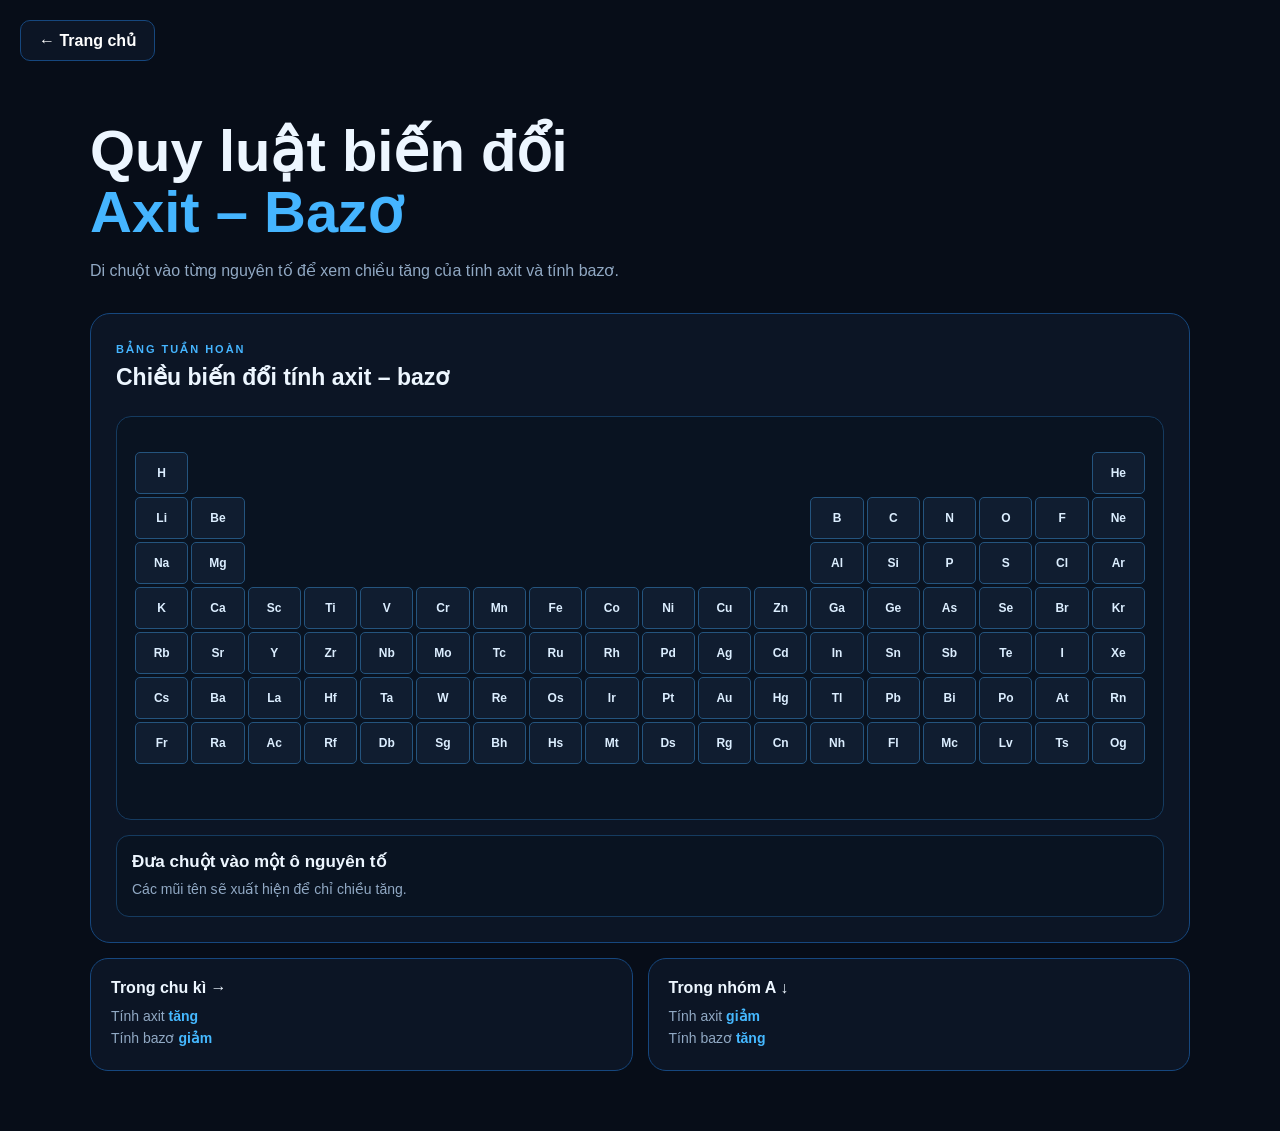
==== preodicproject/AcidBase/acidbase.html @ c647cc1d "Add files via upload" ====
<!DOCTYPE html>
<html lang="vi">
<head>
    <meta charset="UTF-8">
    <meta name="viewport" content="width=device-width, initial-scale=1.0">
    
    <title>Quy luật Axit - Bazơ</title>
    <link rel="stylesheet" href="acidbase.css">
</head>

<body>
    <a href="../preodic.website/preodic.html" class="back-button">
        ← Trang chủ
    </a>
<div class="page">

    <div class="hero">

        <h1>
            Quy luật biến đổi<br>
            <span>Axit – Bazơ</span>
        </h1>

        <p>
            Di chuột vào từng nguyên tố để xem chiều tăng của
            tính axit và tính bazơ.
        </p>
    </div>


    <div class="card">

        <div class="title">
            <small>BẢNG TUẦN HOÀN</small>
            <h2>Chiều biến đổi tính axit – bazơ</h2>
        </div>


        <div class="table-box">

            <div id="periodicTable" class="periodic-table"></div>


            <!-- MŨI TÊN AXIT NGANG -->
            <div id="acidRight" class="arrow acid-right">
                <span>AXIT</span>
                <b>→</b>
            </div>


            <!-- MŨI TÊN BAZƠ NGANG -->
            <div id="baseLeft" class="arrow base-left">
                <b>←</b>
                <span>BAZƠ</span>
            </div>


            <!-- MŨI TÊN AXIT DỌC -->
            <div id="acidUp" class="arrow vertical acid-up">
                <span>AXIT</span>
                <b>↑</b>
            </div>


            <!-- MŨI TÊN BAZƠ DỌC -->
            <div id="baseDown" class="arrow vertical base-down">
                <b>↓</b>
                <span>BAZƠ</span>
            </div>

        </div>


        <div id="info" class="info">
            <b>Đưa chuột vào một ô nguyên tố</b>
            <p>
                Các mũi tên sẽ xuất hiện để chỉ chiều tăng.
            </p>
        </div>

    </div>


    <div class="rules">

        <div class="rule">
            <b>Trong chu kì →</b>
            <p>
                Tính axit <strong>tăng</strong><br>
                Tính bazơ <strong>giảm</strong>
            </p>
        </div>

        <div class="rule">
            <b>Trong nhóm A ↓</b>
            <p>
                Tính axit <strong>giảm</strong><br>
                Tính bazơ <strong>tăng</strong>
            </p>
        </div>

    </div>

</div>

<script src="acidbase.js"></script>

</body>
</html>
---- preodicproject/AcidBase/acidbase.css ----
* {
    box-sizing: border-box;
    margin: 0;
    padding: 0;
}

body {
    background: #070d18;
    color: #edf6ff;
    font-family: Arial, Helvetica, sans-serif;
}

.page {
    width: min(1100px, 94%);
    margin: auto;
    padding: 40px 0 60px;
}

/* HERO */

.hero {
    margin-bottom: 30px;
}

.back-button {
    display: inline-block;
    padding: 10px 18px;
    background: #0c1525;
    border: 1px solid #16477e;
    border-radius: 10px;
    color: #ffffff;
    text-decoration: none;
    font-weight: 600;
    transition: 0.2s;
}

.back-button:hover {
    background: #16477e;
    transform: translateY(-2px);
}
.back-button {
    display: inline-block;
    margin: 20px;
    padding: 10px 18px;

    background: #0c1525;
    border: 1px solid #16477e;
    border-radius: 10px;

    color: white;
    text-decoration: none;
    font-weight: 600;

    transition: 0.2s;
}

.back-button:hover {
    background: #16477e;
    transform: translateY(-2px);
}


.hero h1 {
    font-size: clamp(36px, 5vw, 58px);
    line-height: 1.05;
    margin-bottom: 15px;
}

.hero h1 span {
    color: #45b5ff;
}

.hero p {
    color: #91a9c4;
    line-height: 1.6;
}


/* CARD */

.card {
    background: #0c1525;
    border: 1px solid #16477e;
    border-radius: 20px;
    padding: 25px;
}

.title small {
    color: #45b5ff;
    font-size: 11px;
    font-weight: bold;
    letter-spacing: 2px;
}

.title h2 {
    margin-top: 7px;
    font-size: 23px;
}


/* =========================
   BẢNG MINI
========================= */

.table-box {
    position: relative;

    width: 100%;

    margin-top: 25px;

    background: #091321;

    border: 1px solid #153b60;

    border-radius: 15px;

    /*
       Không cho bảng tràn màn hình
    */
    overflow: hidden;

    padding: 35px 18px 55px;
}


/* BẢNG */

.periodic-table {

    width: 100%;

    /*
       18 cột nhưng tự co lại
    */
    display: grid;

    grid-template-columns:
        repeat(18, minmax(0, 1fr));

    grid-template-rows:
        repeat(7, 42px);

    gap: 3px;
}


/* Ô */

.element {

    min-width: 0;

    background: #101d30;

    border: 1px solid #24547e;

    border-radius: 5px;

    display: flex;

    justify-content: center;
    align-items: center;

    color: #dceeff;

    /*
       Chữ nhỏ để bảng vẫn gọn
    */
    font-size: clamp(7px, 1vw, 12px);

    font-weight: bold;

    cursor: pointer;

    transition:
        .15s;
}


/* Hover */

.element:hover {

    background: #17608e;

    border-color: #58bdff;

    transform: scale(1.12);

    box-shadow:
        0 0 15px rgba(69,181,255,.5);

    z-index: 20;
}


/* =========================
   MŨI TÊN
========================= */

.arrow {

    position: absolute;

    display: none;

    align-items: center;

    gap: 3px;

    font-weight: bold;

    pointer-events: none;

    z-index: 50;
}

.arrow.show {
    display: flex;
}


/* AXIT → */

.acid-right {

    color: #45baff;

    font-size: 10px;

    text-shadow:
        0 0 8px rgba(69,186,255,.8);
}

.acid-right b {
    font-size: 28px;
}


/* BAZƠ ← */

.base-left {

    color: #a98cff;

    font-size: 10px;

    text-shadow:
        0 0 8px rgba(169,140,255,.8);
}

.base-left b {
    font-size: 28px;
}


/* DỌC */

.vertical {

    flex-direction: column;

    gap: 0;
}

.vertical b {
    font-size: 27px;
    line-height: 25px;
}

.vertical span {
    font-size: 9px;
}


/* =========================
   THÔNG TIN
========================= */

.info {

    margin-top: 15px;

    padding: 15px;

    background: #091321;

    border: 1px solid #153b60;

    border-radius: 13px;
}

.info b {
    font-size: 17px;
}

.info p {

    color: #91a9c4;

    margin-top: 6px;

    line-height: 1.6;

    font-size: 14px;
}


/* =========================
   RULES
========================= */

.rules {

    display: grid;

    grid-template-columns: 1fr 1fr;

    gap: 15px;

    margin-top: 15px;
}

.rule {

    background: #0c1525;

    border: 1px solid #16477e;

    border-radius: 18px;

    padding: 20px;
}

.rule b {
    font-size: 16px;
}

.rule p {

    margin-top: 8px;

    color: #91a9c4;

    line-height: 1.6;

    font-size: 14px;
}

.rule strong {
    color: #45b8ff;
}


/* =========================
   ĐIỆN THOẠI
========================= */

@media (max-width: 600px) {

    .page {
        width: 96%;
        padding-top: 25px;
    }

    .card {
        padding: 15px;
    }

    .table-box {
        padding: 25px 8px 50px;
    }

    .periodic-table {
        grid-template-rows:
            repeat(7, 27px);

        gap: 2px;
    }

    .element {
        font-size: 6px;
        border-radius: 3px;
    }

    .rules {
        grid-template-columns: 1fr;
    }

    .acid-right,
    .base-left {
        font-size: 8px;
    }

    .acid-right b,
    .base-left b {
        font-size: 22px;
    }

    .vertical b {
        font-size: 22px;
    }

    .vertical span {
        font-size: 7px;
    }
}
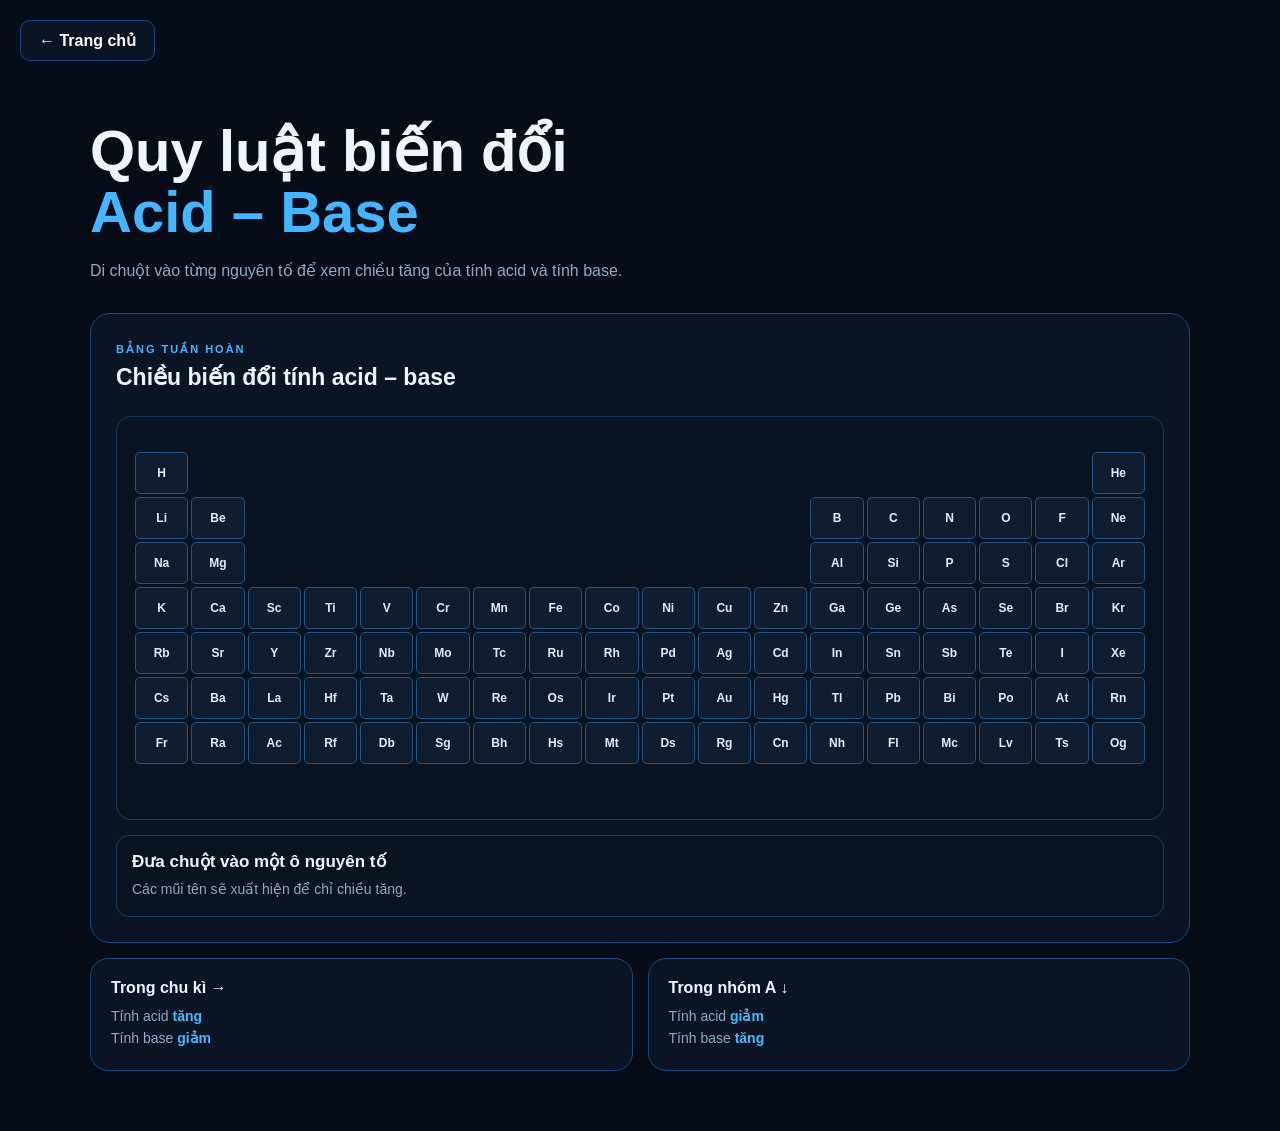
==== commit 6b36da2c: "Change 'Axit - Bazơ' to 'Acid - Base' in HTML" ====
--- a/preodicproject/AcidBase/acidbase.html
+++ b/preodicproject/AcidBase/acidbase.html
@@ -4,7 +4,7 @@
     <meta charset="UTF-8">
     <meta name="viewport" content="width=device-width, initial-scale=1.0">
     
-    <title>Quy luật Axit - Bazơ</title>
+    <title>Quy luật Acid - Base</title>
     <link rel="stylesheet" href="acidbase.css">
 </head>
 
@@ -18,12 +18,12 @@
 
         <h1>
             Quy luật biến đổi<br>
-            <span>Axit – Bazơ</span>
+            <span>Acid – Base</span>
         </h1>
 
         <p>
             Di chuột vào từng nguyên tố để xem chiều tăng của
-            tính axit và tính bazơ.
+            tính acid và tính base.
         </p>
     </div>
 
@@ -32,7 +32,7 @@
 
         <div class="title">
             <small>BẢNG TUẦN HOÀN</small>
-            <h2>Chiều biến đổi tính axit – bazơ</h2>
+            <h2>Chiều biến đổi tính acid – base</h2>
         </div>
 
 
@@ -43,7 +43,7 @@
 
             <!-- MŨI TÊN AXIT NGANG -->
             <div id="acidRight" class="arrow acid-right">
-                <span>AXIT</span>
+                <span>ACID</span>
                 <b>→</b>
             </div>
 
@@ -51,13 +51,13 @@
             <!-- MŨI TÊN BAZƠ NGANG -->
             <div id="baseLeft" class="arrow base-left">
                 <b>←</b>
-                <span>BAZƠ</span>
+                <span>BASE</span>
             </div>
 
 
             <!-- MŨI TÊN AXIT DỌC -->
             <div id="acidUp" class="arrow vertical acid-up">
-                <span>AXIT</span>
+                <span>ACID</span>
                 <b>↑</b>
             </div>
 
@@ -65,7 +65,7 @@
             <!-- MŨI TÊN BAZƠ DỌC -->
             <div id="baseDown" class="arrow vertical base-down">
                 <b>↓</b>
-                <span>BAZƠ</span>
+                <span>BASE</span>
             </div>
 
         </div>
@@ -86,16 +86,16 @@
         <div class="rule">
             <b>Trong chu kì →</b>
             <p>
-                Tính axit <strong>tăng</strong><br>
-                Tính bazơ <strong>giảm</strong>
+                Tính acid <strong>tăng</strong><br>
+                Tính base <strong>giảm</strong>
             </p>
         </div>
 
         <div class="rule">
             <b>Trong nhóm A ↓</b>
             <p>
-                Tính axit <strong>giảm</strong><br>
-                Tính bazơ <strong>tăng</strong>
+                Tính acid <strong>giảm</strong><br>
+                Tính base <strong>tăng</strong>
             </p>
         </div>
 
@@ -106,4 +106,4 @@
 <script src="acidbase.js"></script>
 
 </body>
-</html>+</html>
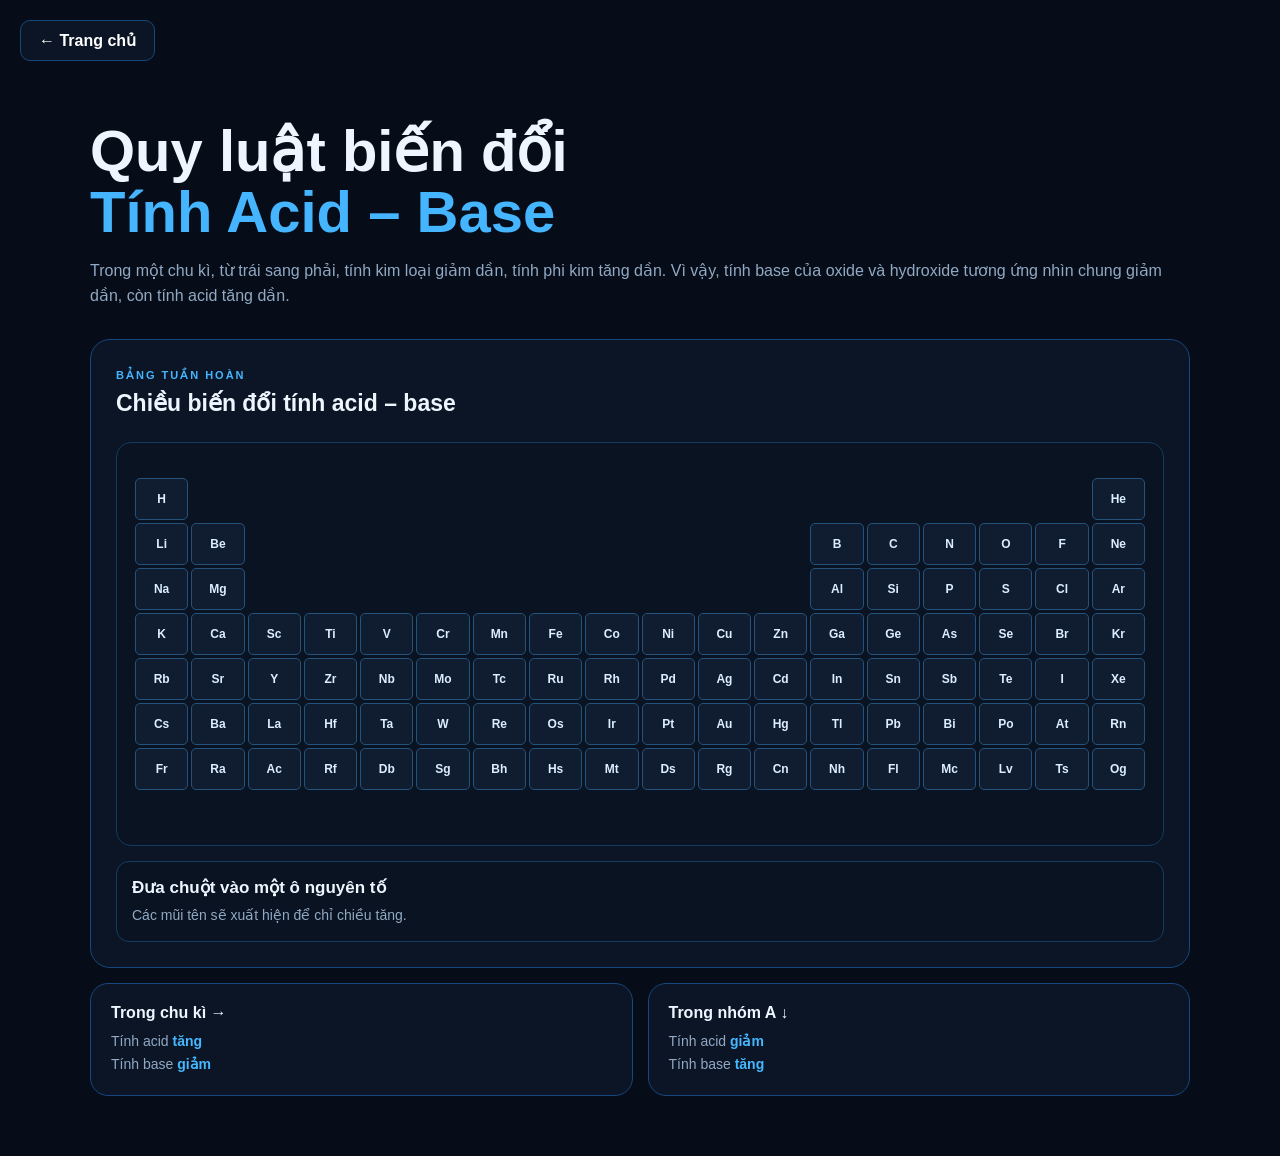
==== commit 7bdff679: "Update acidbase.html" ====
--- a/preodicproject/AcidBase/acidbase.html
+++ b/preodicproject/AcidBase/acidbase.html
@@ -4,7 +4,7 @@
     <meta charset="UTF-8">
     <meta name="viewport" content="width=device-width, initial-scale=1.0">
     
-    <title>Quy luật Acid - Base</title>
+    <title>Quy luật Acid - Base của Oxide và Hydroxide</title>
     <link rel="stylesheet" href="acidbase.css">
 </head>
 
@@ -18,12 +18,13 @@
 
         <h1>
             Quy luật biến đổi<br>
-            <span>Acid – Base</span>
+            <span>Tính Acid – Base</span>
         </h1>
 
         <p>
-            Di chuột vào từng nguyên tố để xem chiều tăng của
-            tính acid và tính base.
+            Trong một chu kì, từ trái sang phải, tính kim loại giảm dần,
+            tính phi kim tăng dần. Vì vậy, tính base của oxide và hydroxide
+            tương ứng nhìn chung giảm dần, còn tính acid tăng dần.
         </p>
     </div>
 
@@ -41,7 +42,7 @@
             <div id="periodicTable" class="periodic-table"></div>
 
 
-            <!-- MŨI TÊN AXIT NGANG -->
+            <!-- MŨI TÊN AXIt NGANG -->
             <div id="acidRight" class="arrow acid-right">
                 <span>ACID</span>
                 <b>→</b>
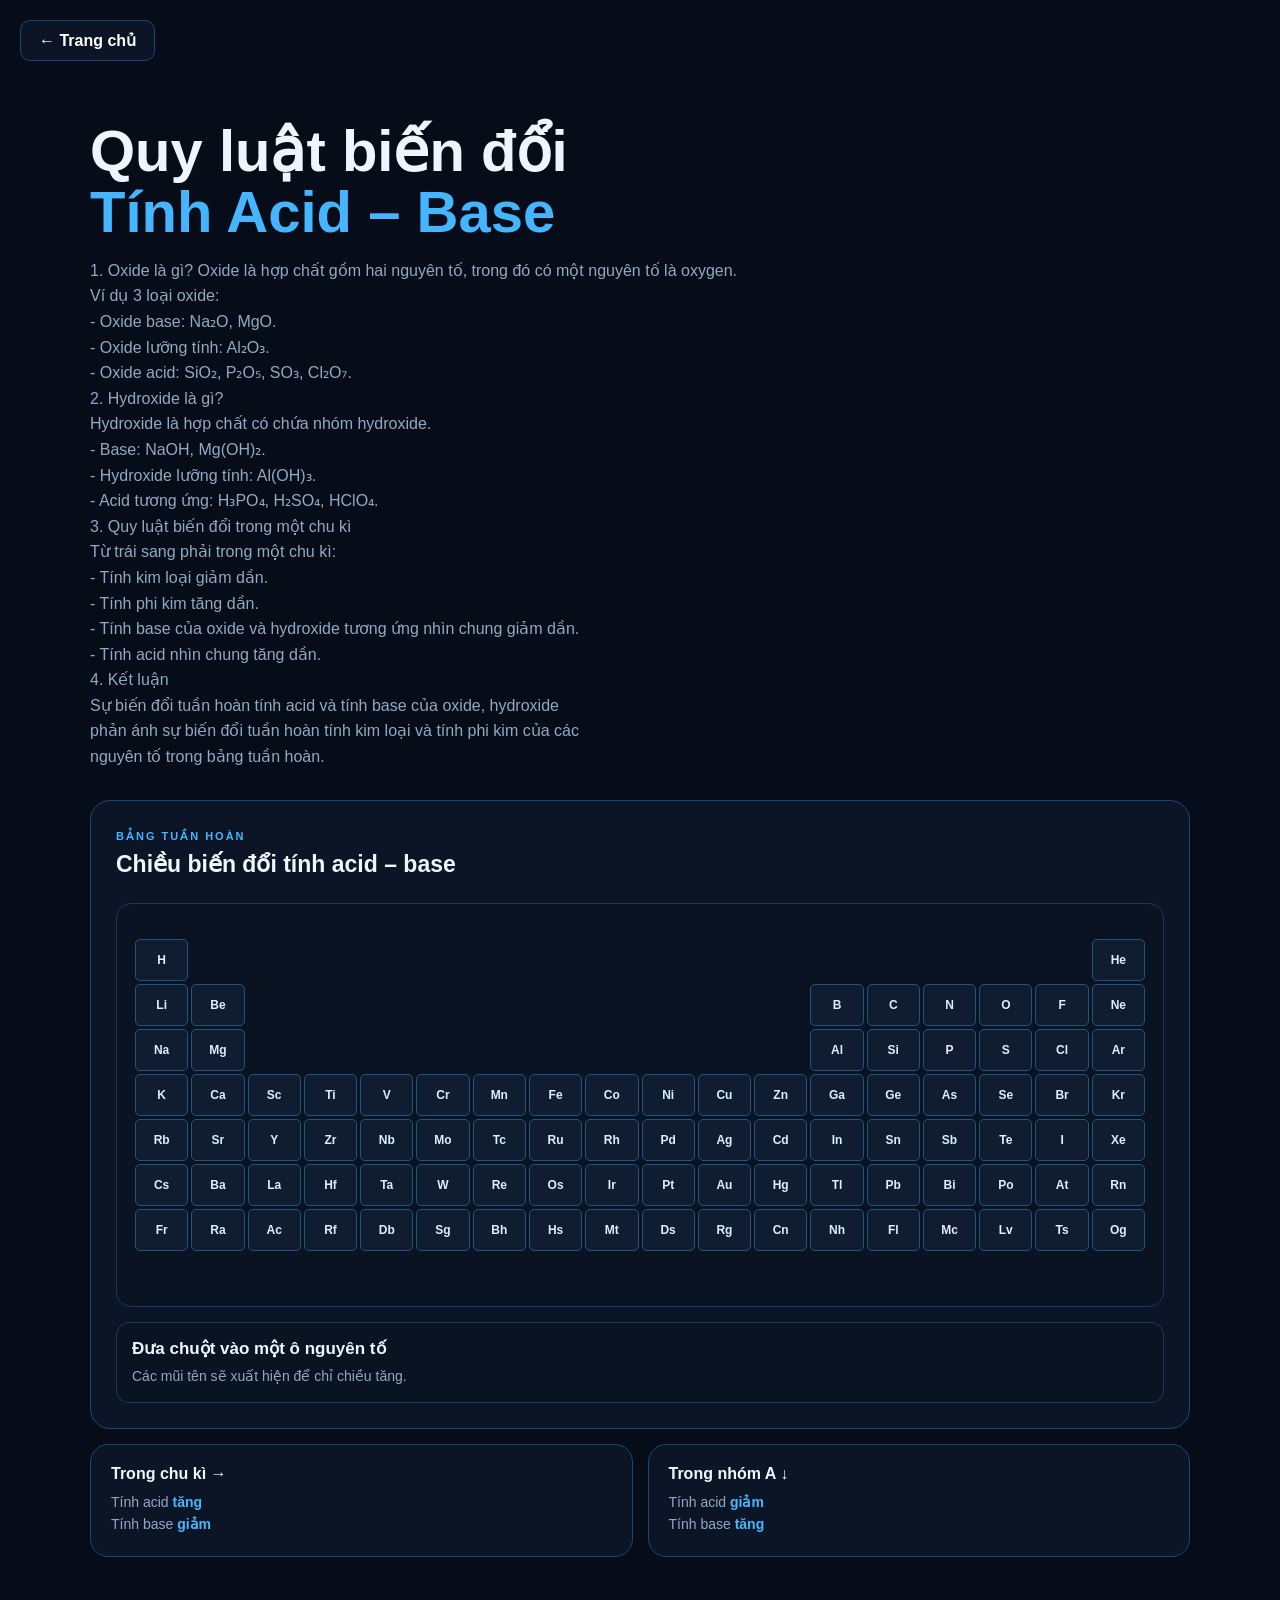
==== commit 42b1dcc0: "Update acidbase.html" ====
--- a/preodicproject/AcidBase/acidbase.html
+++ b/preodicproject/AcidBase/acidbase.html
@@ -22,9 +22,27 @@
         </h1>
 
         <p>
-            Trong một chu kì, từ trái sang phải, tính kim loại giảm dần,
-            tính phi kim tăng dần. Vì vậy, tính base của oxide và hydroxide
-            tương ứng nhìn chung giảm dần, còn tính acid tăng dần.
+            1. Oxide là gì?
+                Oxide là hợp chất gồm hai nguyên tố, trong đó có một nguyên tố là oxygen.<br>
+                Ví dụ 3 loại oxide:<br>
+                - Oxide base: Na₂O, MgO.<br>
+                - Oxide lưỡng tính: Al₂O₃.<br>
+                - Oxide acid: SiO₂, P₂O₅, SO₃, Cl₂O₇.<br>
+            2. Hydroxide là gì?<br>
+                Hydroxide là hợp chất có chứa nhóm hydroxide.<br>
+                - Base: NaOH, Mg(OH)₂.<br>
+                - Hydroxide lưỡng tính: Al(OH)₃.<br>
+                - Acid tương ứng: H₃PO₄, H₂SO₄, HClO₄.<br>
+            3. Quy luật biến đổi trong một chu kì<br>
+                Từ trái sang phải trong một chu kì:<br>
+                - Tính kim loại giảm dần.<br>
+                - Tính phi kim tăng dần.<br>
+                - Tính base của oxide và hydroxide tương ứng nhìn chung giảm dần.<br>
+                - Tính acid nhìn chung tăng dần.<br>
+            4. Kết luận<br>
+                Sự biến đổi tuần hoàn tính acid và tính base của oxide, hydroxide <br>
+            phản ánh sự biến đổi tuần hoàn tính kim loại và tính phi kim của các <br>
+            nguyên tố trong bảng tuần hoàn.
         </p>
     </div>
 
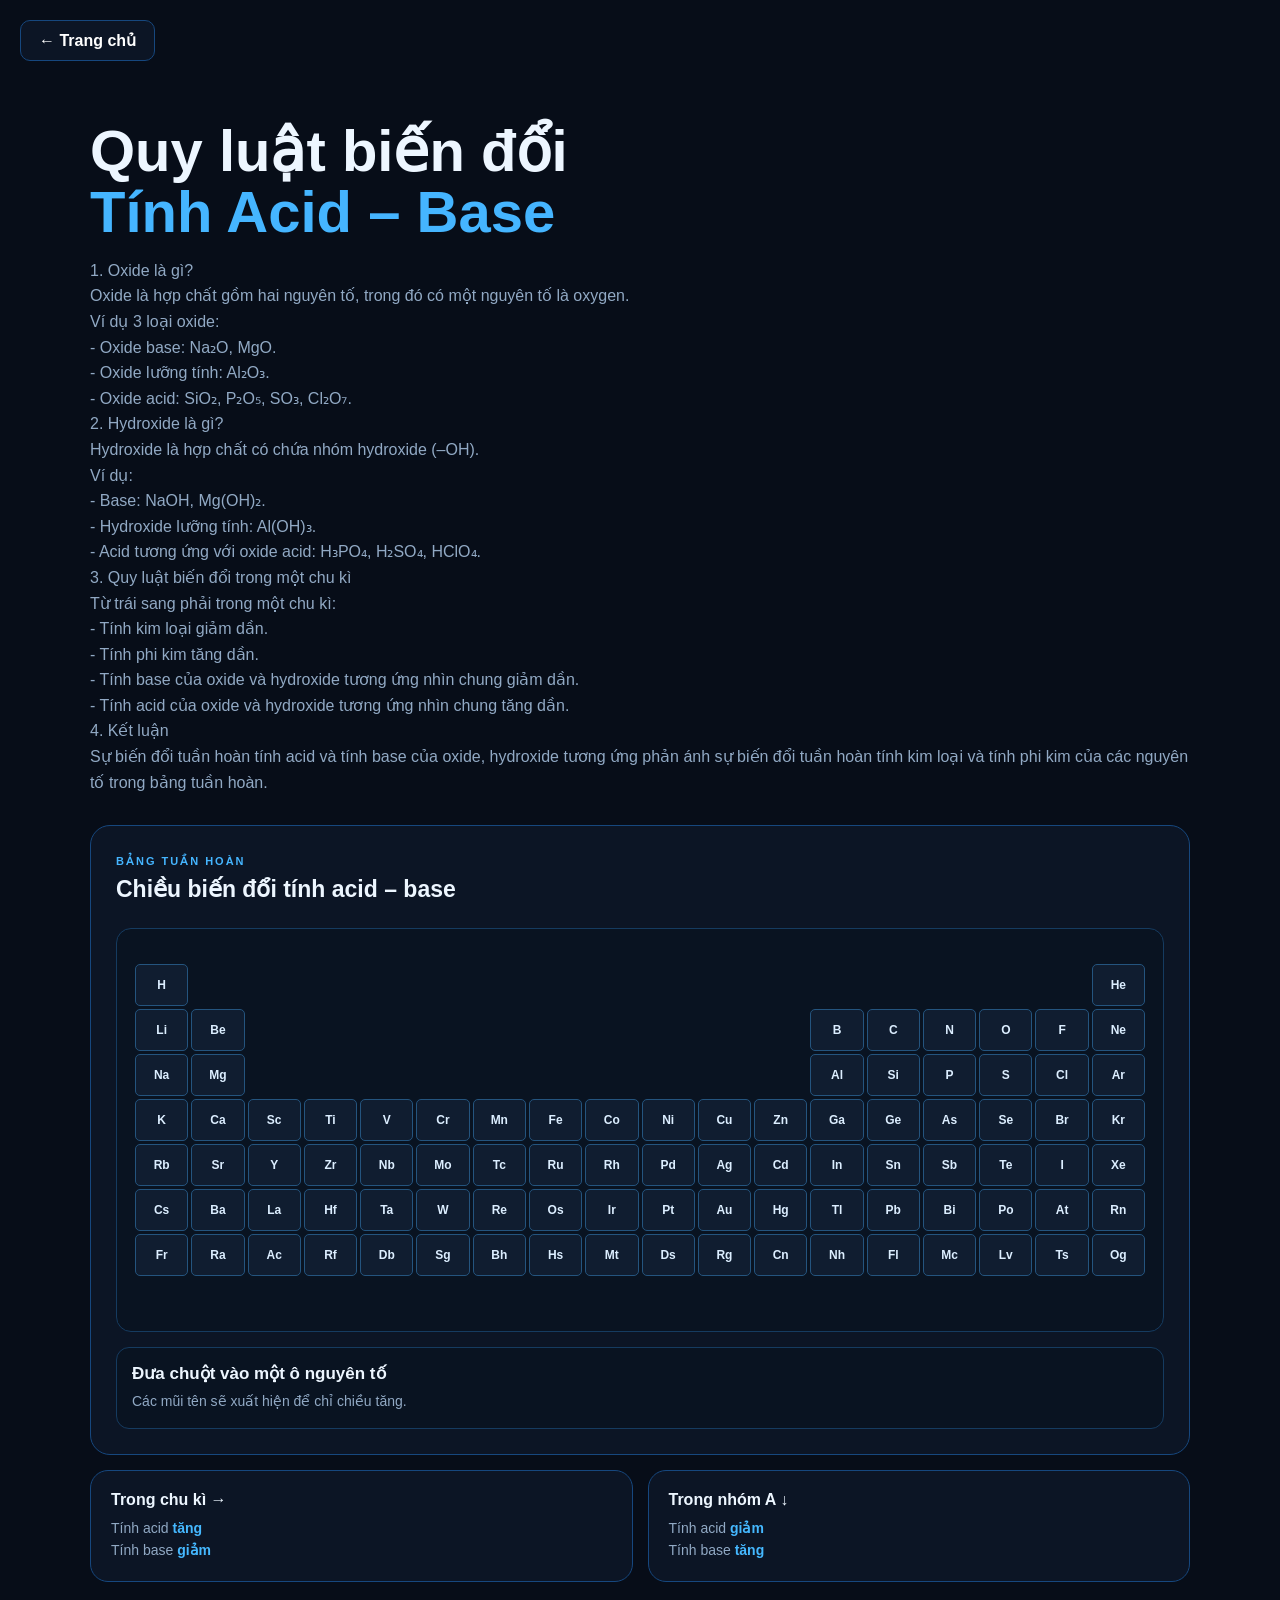
==== commit 15eb1db5: "Update acidbase.html" ====
--- a/preodicproject/AcidBase/acidbase.html
+++ b/preodicproject/AcidBase/acidbase.html
@@ -22,27 +22,29 @@
         </h1>
 
         <p>
-            1. Oxide là gì?
-                Oxide là hợp chất gồm hai nguyên tố, trong đó có một nguyên tố là oxygen.<br>
-                Ví dụ 3 loại oxide:<br>
-                - Oxide base: Na₂O, MgO.<br>
-                - Oxide lưỡng tính: Al₂O₃.<br>
-                - Oxide acid: SiO₂, P₂O₅, SO₃, Cl₂O₇.<br>
-            2. Hydroxide là gì?<br>
-                Hydroxide là hợp chất có chứa nhóm hydroxide.<br>
-                - Base: NaOH, Mg(OH)₂.<br>
-                - Hydroxide lưỡng tính: Al(OH)₃.<br>
-                - Acid tương ứng: H₃PO₄, H₂SO₄, HClO₄.<br>
-            3. Quy luật biến đổi trong một chu kì<br>
-                Từ trái sang phải trong một chu kì:<br>
-                - Tính kim loại giảm dần.<br>
-                - Tính phi kim tăng dần.<br>
-                - Tính base của oxide và hydroxide tương ứng nhìn chung giảm dần.<br>
-                - Tính acid nhìn chung tăng dần.<br>
-            4. Kết luận<br>
-                Sự biến đổi tuần hoàn tính acid và tính base của oxide, hydroxide <br>
-            phản ánh sự biến đổi tuần hoàn tính kim loại và tính phi kim của các <br>
-            nguyên tố trong bảng tuần hoàn.
+            1. Oxide là gì?<br>
+
+Oxide là hợp chất gồm hai nguyên tố, trong đó có một nguyên tố là oxygen.<br>
+Ví dụ 3 loại oxide:<br>
+- Oxide base: Na₂O, MgO.<br>
+- Oxide lưỡng tính: Al₂O₃.<br>
+- Oxide acid: SiO₂, P₂O₅, SO₃, Cl₂O₇.<br>
+2. Hydroxide là gì?<br>
+Hydroxide là hợp chất có chứa nhóm hydroxide (–OH).<br>
+Ví dụ:<br>
+- Base: NaOH, Mg(OH)₂.<br>
+- Hydroxide lưỡng tính: Al(OH)₃.<br>
+- Acid tương ứng với oxide acid: H₃PO₄, H₂SO₄, HClO₄.<br>
+3. Quy luật biến đổi trong một chu kì<br>
+Từ trái sang phải trong một chu kì:<br>
+- Tính kim loại giảm dần.<br>
+- Tính phi kim tăng dần.<br>
+- Tính base của oxide và hydroxide tương ứng nhìn chung giảm dần.<br>
+- Tính acid của oxide và hydroxide tương ứng nhìn chung tăng dần.<br>
+
+4. Kết luận<br>
+
+Sự biến đổi tuần hoàn tính acid và tính base của oxide, hydroxide tương ứng phản ánh sự biến đổi tuần hoàn tính kim loại và tính phi kim của các nguyên tố trong bảng tuần hoàn.<br>
         </p>
     </div>
 
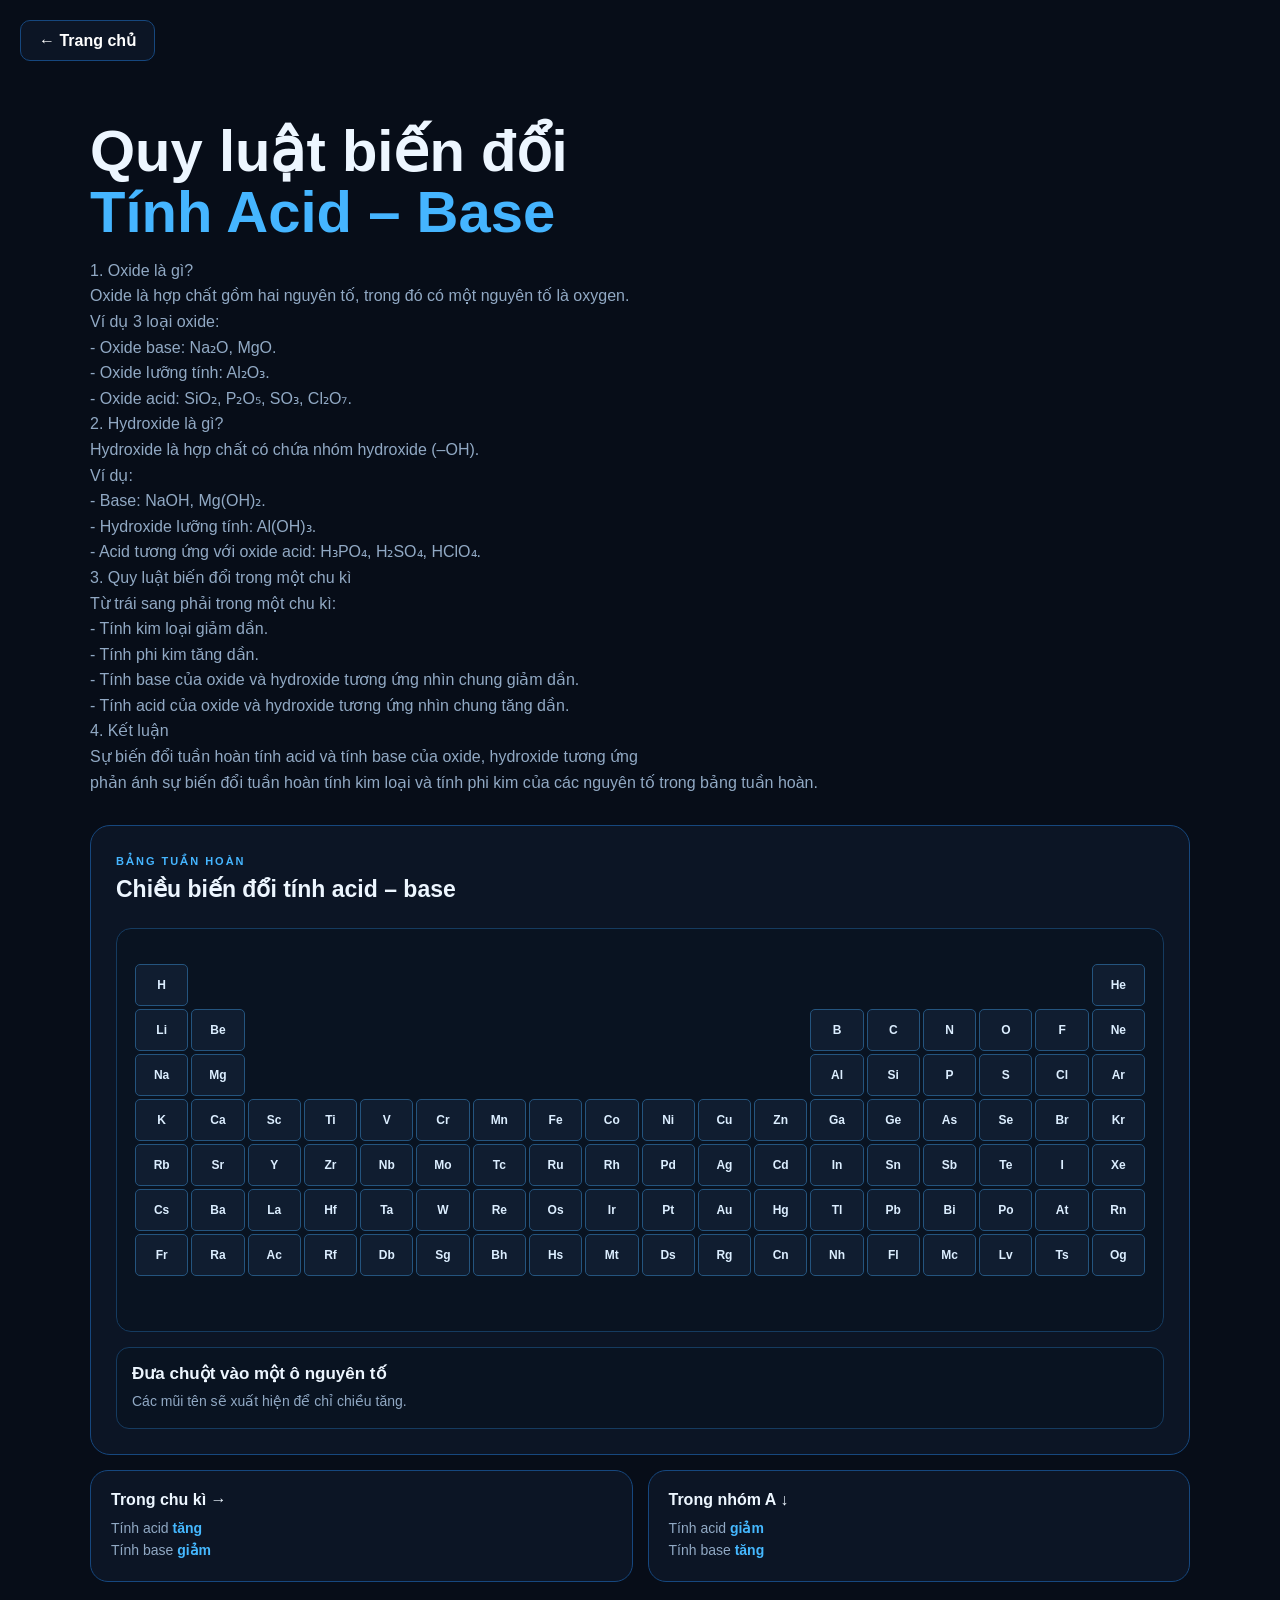
==== commit d4224250: "Update acidbase.html" ====
--- a/preodicproject/AcidBase/acidbase.html
+++ b/preodicproject/AcidBase/acidbase.html
@@ -44,7 +44,8 @@
 
 4. Kết luận<br>
 
-Sự biến đổi tuần hoàn tính acid và tính base của oxide, hydroxide tương ứng phản ánh sự biến đổi tuần hoàn tính kim loại và tính phi kim của các nguyên tố trong bảng tuần hoàn.<br>
+Sự biến đổi tuần hoàn tính acid và tính base của oxide, hydroxide tương ứng <br>
+            phản ánh sự biến đổi tuần hoàn tính kim loại và tính phi kim của các nguyên tố trong bảng tuần hoàn.<br>
         </p>
     </div>
 
